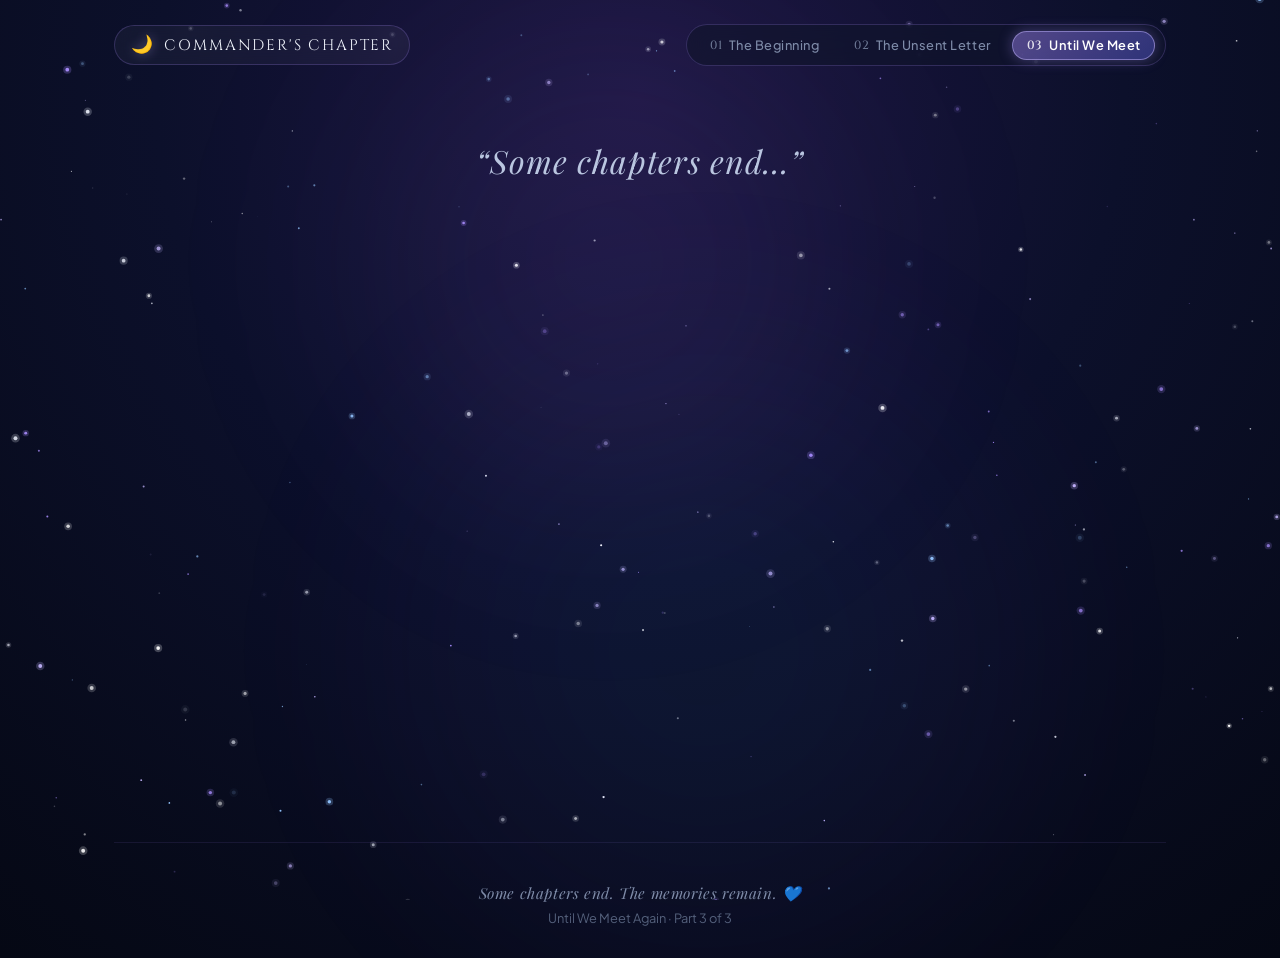
==== goodbye.html @ c4efe39f "Add heartfelt and humorous note behind the photo in surprise modal" ====
<!DOCTYPE html>
<html lang="en">
<head>
  <meta charset="UTF-8">
  <meta name="viewport" content="width=device-width, initial-scale=1.0">
  <meta name="description" content="Until We Meet Again — A cosmic farewell wish for Estelle, my Commander.">
  <title>Until We Meet Again — For Estelle, My Commander 🌌</title>
  <link rel="stylesheet" href="shared.css">
</head>
<body>
  <!-- Background Animated Starfield Canvas (Configured for upward cosmic drift) -->
  <canvas id="starfield" aria-hidden="true"></canvas>

  <!-- Ambient Cosmic Nebula Overlays -->
  <div class="nebula-glow nebula-1" aria-hidden="true"></div>
  <div class="nebula-glow nebula-2" aria-hidden="true"></div>

  <!-- Main Layout Container -->
  <div class="app-container">
    
    <!-- Top Header & Journey Navigation -->
    <header class="site-header">
      <a href="index.html" class="brand-badge" title="Return to The Beginning">
        <span class="brand-icon" aria-hidden="true">🌙</span>
        <span>Commander's Chapter</span>
      </a>

      <nav class="journey-nav" aria-label="Farewell Journey Navigation">
        <a href="index.html" class="journey-step">
          <span class="step-number">01</span>
          <span>The Beginning</span>
        </a>
        <a href="letter.html" class="journey-step">
          <span class="step-number">02</span>
          <span>The Unsent Letter</span>
        </a>
        <a href="goodbye.html" class="journey-step active" aria-current="page">
          <span class="step-number">03</span>
          <span>Until We Meet</span>
        </a>
      </nav>
    </header>

    <!-- Main Goodbye View -->
    <main class="goodbye-view">
      <div class="goodbye-container">
        
        <!-- Sequential Cosmic Narrative Lines -->
        <section class="quote-sequence" aria-label="Cosmic Farewell Reflection">
          <p class="quote-line" id="quote1">
            &ldquo;Some chapters end...&rdquo;
          </p>
          <p class="quote-line" id="quote2">
            &ldquo;Some memories stay...&rdquo;
          </p>
          <p class="quote-line highlight" id="quote3">
            &ldquo;And some people will always have a special place in our story.&rdquo;
          </p>
        </section>

        <!-- Final Heartfelt Card -->
        <article class="final-farewell-card" id="finalFarewellCard" aria-label="Final Farewell Message">
          <p class="farewell-main-text">
            Take care, Commander. Wherever life takes you, I hope it gives you countless reasons to smile. 💙
          </p>
        </article>

        <!-- Interactive Action Buttons -->
        <nav class="goodbye-actions" id="goodbyeActions" aria-label="Farewell Actions">
          <!-- Button 1: Read My Letter Again -->
          <a href="letter.html" class="btn-secondary" id="btnReadAgain">
            <span aria-hidden="true">💌</span>
            <span>Read My Letter Again</span>
          </a>

          <!-- Button 2: Keep This Memory (Download Text Keepsake) -->
          <button type="button" class="btn-primary" id="btnKeepMemory" onclick="downloadFarewellLetter()">
            <span aria-hidden="true">📥</span>
            <span>Keep This Memory</span>
          </button>

          <!-- Button 3: Start From The Beginning -->
          <a href="index.html" class="btn-secondary" id="btnStartBeginning">
            <span aria-hidden="true">🌙</span>
            <span>Start From The Beginning</span>
          </a>

          <!-- Button 4: Surprise, Commander -->
          <button type="button" class="btn-surprise" id="btnSurprise" onclick="openSurpriseModal()">
            <span aria-hidden="true">🎁</span>
            <span>Surprise, Commander</span>
          </button>
        </nav>

      </div>
    </main>

    <!-- Surprise Modal for Commander -->
    <div class="modal-backdrop" id="surpriseModal" role="dialog" aria-modal="true" aria-labelledby="surpriseTitle" style="display: none;">
      <div class="modal-card">
        <button type="button" class="modal-close" onclick="closeSurpriseModal()" aria-label="Close surprise modal">✕</button>
        
        <div class="surprise-header">
          <span class="surprise-tag">✨ A Secret For Commander</span>
          <h2 class="surprise-title" id="surpriseTitle">A Little Surprise For You, Commander 🌙</h2>
        </div>

        <!-- 3 Lines in English as requested -->
        <div class="surprise-narrative">
          <p class="surprise-line line-1">
            &ldquo;Commander, you've never actually seen what I look like, right? 🌙&rdquo;
          </p>
          <p class="surprise-line line-2">
            &ldquo;There's a little button down below... go ahead and take a peek if you're curious.&rdquo;
          </p>
          <p class="surprise-line line-3">
            &ldquo;Fair warning though haha: I'm definitely not some handsome movie star or model—just a very ordinary, average guy. But well... here I am anyway. 🙂&rdquo;
          </p>
        </div>

        <!-- Bottom Button to Reveal Photo -->
        <div class="surprise-action-area">
          <button type="button" class="btn-primary" id="btnRevealPhoto" onclick="toggleSurprisePhoto()">
            <span id="revealBtnIcon" aria-hidden="true">📷</span>
            <span id="revealBtnText">Reveal My Photo</span>
          </button>
          <span class="surprise-hint" id="surpriseHint">Click once to reveal · You can view or hide it anytime</span>
        </div>

        <!-- Photo Reveal Container -->
        <div class="surprise-photo-container" id="surprisePhotoContainer" style="display: none;">
          <div class="surprise-photo-frame" onclick="openLightbox()" title="Click to view in Full HD">
            <img id="commanderSurpriseImg" 
                 src="assets/my-photo.jpg" 
                 onerror="this.onerror=null; this.src='assets/placeholder-avatar.svg';" 
                 alt="Photo for Commander" 
                 loading="lazy" />
            <div class="photo-zoom-hint" aria-hidden="true">
              <span>🔍</span>
              <span>Tap to Zoom HD</span>
            </div>
          </div>
          <p class="surprise-photo-caption" id="surprisePhotoCaption">
            Just an ordinary guy who will remember this chapter with Commander Estelle fondly. 💙
          </p>
          <div class="surprise-photo-tools">
            <span class="view-status-pill">✨ Unlocked · Revisit anytime</span>
            <button type="button" class="btn-subtle" onclick="openLightbox()">
              <span aria-hidden="true">🔍</span>
              <span>Full HD View</span>
            </button>
            <a href="assets/my-photo.jpg" download="Photo-For-Commander.jpg" class="btn-subtle">
              <span aria-hidden="true">📥</span>
              <span>Save Photo</span>
            </a>
          </div>

          <!-- Personal Note & The Story Behind This Photo -->
          <div class="photo-story-note">
            <div class="story-note-header">
              <span aria-hidden="true">💐</span>
              <span>A Little Truth Behind This Picture</span>
            </div>
            <p class="story-note-text">
              Commander, no matter how you look, you will always be beautiful to me. You really don't have to send me your photo—just knowing that my picture is with you is more than enough for me. Whether you keep it safe or not is entirely your choice.
            </p>
            <p class="story-note-text">
              And honestly haha, I forgot to tell you one thing: this is literally the only good photo I have, Commander! 😅 All my other pictures look completely terrible. Even this one was taken right after I finished my internship, during the company's graduation day event. Apart from this, only my childhood photos look decent... so please forgive the lack of better options, Commander! 😔🫡
            </p>
          </div>
        </div>

      </div>
    </div>

    <!-- Fullscreen HD Lightbox Modal -->
    <div class="lightbox-backdrop" id="photoLightbox" role="dialog" aria-modal="true" aria-label="HD Photo Viewer" style="display: none;">
      <div class="lightbox-content">
        <button type="button" class="lightbox-close" onclick="closeLightbox()" aria-label="Close HD photo view">✕</button>
        <img class="lightbox-img" 
             src="assets/my-photo.jpg" 
             alt="Photo for Commander in HD" 
             onerror="this.onerror=null; this.src='assets/placeholder-avatar.svg';" />
        <div class="surprise-photo-tools" style="margin-top: 0.5rem;">
          <a href="assets/my-photo.jpg" download="Photo-For-Commander.jpg" class="btn-primary" style="padding: 0.65rem 1.6rem; font-size: 0.9rem;">
            <span aria-hidden="true">📥</span>
            <span>Save Photo to Device</span>
          </a>
        </div>
      </div>
    </div>

    <!-- Site Footer -->
    <footer class="site-footer">
      <p class="footer-text">Some chapters end. The memories remain. 💙</p>
      <p class="footer-sub">Until We Meet Again · Part 3 of 3</p>
    </footer>

  </div>

  <script src="shared.js"></script>
  <script>
    document.addEventListener('DOMContentLoaded', () => {
      // Initialize starfield with upward drifting stars
      new Starfield('starfield', { mode: 'upward' });

      // Start the sequential message reveal
      initGoodbyeSequence();
    });
  </script>
</body>
</html>
---- shared.css ----
/* ==========================================================================
   ESTELLE "COMMANDER" FAREWELL TRIBUTE - SHARED STYLESHEET
   Cinematic Midnight & Lavender Cosmic Theme
   ========================================================================== */

@import url('https://fonts.googleapis.com/css2?family=Cinzel:wght@400;600;700;800&family=Plus+Jakarta+Sans:ital,wght@0,300;0,400;0,500;0,600;0,700;1,400&family=Playfair+Display:ital,wght@0,400;0,600;1,400;1,600&family=Alex+Brush&display=swap');

:root {
  /* Colors */
  --color-midnight: #080D20;
  --color-deep: #040711;
  --color-purple: #1A1333;
  --color-purple-dark: #120D24;
  --color-purple-light: #2A1F4E;
  
  --color-text-main: #F1F5FD;
  --color-text-sub: #BAC6E0;
  --color-text-muted: #7E8BA8;
  --color-text-dim: #54607B;

  --color-lavender: #C4B5FD;
  --color-lavender-glow: rgba(196, 181, 253, 0.4);
  --color-accent-purple: #A78BFA;
  --color-accent-indigo: #818CF8;
  --color-accent-blue: #60A5FA;
  --color-accent-cyan: #38BDF8;

  --glass-bg: rgba(18, 22, 45, 0.65);
  --glass-bg-subtle: rgba(25, 30, 60, 0.45);
  --glass-bg-elevated: rgba(28, 34, 70, 0.75);
  --glass-border: rgba(167, 139, 250, 0.22);
  --glass-border-hover: rgba(196, 181, 253, 0.5);
  --glass-shadow: 0 16px 40px -10px rgba(4, 7, 17, 0.7);

  /* Fonts */
  --font-display: 'Cinzel', 'Playfair Display', Georgia, serif;
  --font-serif: 'Playfair Display', Georgia, serif;
  --font-body: 'Plus Jakarta Sans', -apple-system, BlinkMacSystemFont, 'Segoe UI', Roboto, sans-serif;
  --font-script: 'Alex Brush', cursive;

  /* Transitions */
  --transition-smooth: all 0.35s cubic-bezier(0.16, 1, 0.3, 1);
  --transition-cinematic: all 0.7s cubic-bezier(0.16, 1, 0.3, 1);
}

/* ==========================================================================
   Base & Resets
   ========================================================================== */

*, *::before, *::after {
  box-sizing: border-box;
  margin: 0;
  padding: 0;
}

html {
  font-size: 16px;
  scroll-behavior: smooth;
  background-color: var(--color-midnight);
  color: var(--color-text-main);
  font-family: var(--font-body);
  -webkit-font-smoothing: antialiased;
  -moz-osx-font-smoothing: grayscale;
}

body {
  min-height: 100vh;
  position: relative;
  overflow-x: hidden;
  background: radial-gradient(circle at 50% 10%, #1e1642 0%, #0c102b 45%, #050814 100%);
  display: flex;
  flex-direction: column;
}

/* Background Starfield Canvas */
#starfield {
  position: fixed;
  top: 0;
  left: 0;
  width: 100%;
  height: 100%;
  pointer-events: none;
  z-index: 0;
}

/* Cosmic Ambient Nebula Overlays */
.nebula-glow {
  position: fixed;
  border-radius: 50%;
  filter: blur(90px);
  pointer-events: none;
  z-index: 1;
  opacity: 0.35;
  transition: opacity 1s ease;
}

.nebula-glow.nebula-1 {
  top: -10%;
  left: 20%;
  width: 55vw;
  height: 55vw;
  background: radial-gradient(circle, rgba(167, 139, 250, 0.28) 0%, rgba(99, 102, 241, 0.08) 55%, transparent 75%);
  animation: floatNebula1 24s ease-in-out infinite alternate;
}

.nebula-glow.nebula-2 {
  bottom: -15%;
  right: 15%;
  width: 60vw;
  height: 60vw;
  background: radial-gradient(circle, rgba(56, 189, 248, 0.18) 0%, rgba(139, 92, 246, 0.12) 50%, transparent 75%);
  animation: floatNebula2 30s ease-in-out infinite alternate;
}

@keyframes floatNebula1 {
  0% { transform: translate(0, 0) scale(1); }
  50% { transform: translate(4vw, 5vh) scale(1.08); }
  100% { transform: translate(-3vw, -4vh) scale(0.96); }
}

@keyframes floatNebula2 {
  0% { transform: translate(0, 0) scale(1); }
  50% { transform: translate(-5vw, -6vh) scale(1.1); }
  100% { transform: translate(3vw, 4vh) scale(0.94); }
}

/* Main Container Layout */
.app-container {
  position: relative;
  z-index: 2;
  width: 100%;
  max-width: 1100px;
  margin: 0 auto;
  padding: 0 1.5rem;
  display: flex;
  flex-direction: column;
  flex: 1;
}

/* ==========================================================================
   Header & Navigation
   ========================================================================== */

.site-header {
  position: relative;
  z-index: 10;
  width: 100%;
  padding: 1.5rem 0 1rem 0;
  display: flex;
  justify-content: space-between;
  align-items: center;
  gap: 1rem;
}

.brand-badge {
  display: inline-flex;
  align-items: center;
  gap: 0.6rem;
  text-decoration: none;
  color: var(--color-text-main);
  font-family: var(--font-display);
  font-size: 0.95rem;
  letter-spacing: 0.12em;
  text-transform: uppercase;
  padding: 0.45rem 1rem;
  background: rgba(255, 255, 255, 0.04);
  border: 1px solid var(--glass-border);
  border-radius: 9999px;
  backdrop-filter: blur(12px);
  transition: var(--transition-smooth);
}

.brand-badge:hover {
  background: rgba(167, 139, 250, 0.12);
  border-color: var(--glass-border-hover);
  box-shadow: 0 0 15px rgba(167, 139, 250, 0.25);
  transform: translateY(-1px);
}

.brand-icon {
  color: var(--color-lavender);
  font-size: 1.1rem;
  filter: drop-shadow(0 0 6px var(--color-lavender-glow));
}

/* Journey Progress Steps */
.journey-nav {
  display: flex;
  align-items: center;
  gap: 0.5rem;
  background: rgba(15, 20, 42, 0.6);
  border: 1px solid var(--glass-border);
  border-radius: 9999px;
  padding: 0.35rem 0.6rem;
  backdrop-filter: blur(14px);
}

.journey-step {
  display: inline-flex;
  align-items: center;
  gap: 0.4rem;
  text-decoration: none;
  font-size: 0.8rem;
  font-weight: 500;
  color: var(--color-text-muted);
  padding: 0.35rem 0.85rem;
  border-radius: 9999px;
  transition: var(--transition-smooth);
  letter-spacing: 0.04em;
  white-space: nowrap;
}

.journey-step:hover {
  color: var(--color-text-main);
  background: rgba(255, 255, 255, 0.05);
}

.journey-step.active {
  color: #FFFFFF;
  background: linear-gradient(135deg, rgba(167, 139, 250, 0.45) 0%, rgba(99, 102, 241, 0.4) 100%);
  border: 1px solid rgba(196, 181, 253, 0.5);
  box-shadow: 0 0 14px rgba(167, 139, 250, 0.35);
  font-weight: 600;
}

.step-number {
  font-family: var(--font-display);
  font-size: 0.75rem;
  opacity: 0.85;
}

/* ==========================================================================
   Typography & Common Elements
   ========================================================================== */

.title-glow {
  text-shadow: 0 0 30px rgba(196, 181, 253, 0.4), 0 0 60px rgba(129, 140, 248, 0.2);
}

.text-gradient {
  background: linear-gradient(135deg, #FFFFFF 20%, #E0E7FF 60%, #C4B5FD 100%);
  -webkit-background-clip: text;
  -webkit-text-fill-color: transparent;
}

.text-gradient-purple {
  background: linear-gradient(135deg, #E0E7FF 0%, #C4B5FD 50%, #818CF8 100%);
  -webkit-background-clip: text;
  -webkit-text-fill-color: transparent;
}

/* Primary Cinematic Buttons */
.btn-primary {
  display: inline-flex;
  align-items: center;
  justify-content: center;
  gap: 0.75rem;
  padding: 0.95rem 2.2rem;
  font-family: var(--font-body);
  font-size: 1rem;
  font-weight: 600;
  letter-spacing: 0.04em;
  text-decoration: none;
  color: #FFFFFF;
  background: linear-gradient(135deg, rgba(139, 92, 246, 0.8) 0%, rgba(79, 70, 229, 0.85) 100%);
  border: 1px solid rgba(196, 181, 253, 0.5);
  border-radius: 9999px;
  box-shadow: 0 0 25px rgba(139, 92, 246, 0.38), 0 8px 24px rgba(5, 8, 20, 0.4);
  cursor: pointer;
  transition: var(--transition-smooth);
  backdrop-filter: blur(10px);
  position: relative;
  overflow: hidden;
}

.btn-primary::before {
  content: '';
  position: absolute;
  top: 0;
  left: -100%;
  width: 100%;
  height: 100%;
  background: linear-gradient(90deg, transparent, rgba(255, 255, 255, 0.25), transparent);
  transition: left 0.75s ease;
}

.btn-primary:hover {
  transform: translateY(-2px) scale(1.02);
  background: linear-gradient(135deg, rgba(147, 102, 248, 0.9) 0%, rgba(99, 102, 241, 0.95) 100%);
  border-color: rgba(224, 214, 255, 0.8);
  box-shadow: 0 0 35px rgba(167, 139, 250, 0.55), 0 12px 30px rgba(5, 8, 20, 0.5);
}

.btn-primary:hover::before {
  left: 100%;
}

.btn-primary:active {
  transform: translateY(0) scale(0.99);
}

.btn-secondary {
  display: inline-flex;
  align-items: center;
  justify-content: center;
  gap: 0.6rem;
  padding: 0.85rem 1.8rem;
  font-family: var(--font-body);
  font-size: 0.95rem;
  font-weight: 500;
  letter-spacing: 0.03em;
  text-decoration: none;
  color: var(--color-text-main);
  background: rgba(255, 255, 255, 0.05);
  border: 1px solid var(--glass-border);
  border-radius: 9999px;
  cursor: pointer;
  transition: var(--transition-smooth);
  backdrop-filter: blur(12px);
}

.btn-secondary:hover {
  background: rgba(167, 139, 250, 0.15);
  border-color: var(--glass-border-hover);
  color: #FFFFFF;
  box-shadow: 0 0 20px rgba(167, 139, 250, 0.25);
  transform: translateY(-2px);
}

.btn-secondary:active {
  transform: translateY(0);
}

.btn-subtle {
  display: inline-flex;
  align-items: center;
  gap: 0.4rem;
  font-size: 0.875rem;
  color: var(--color-text-muted);
  text-decoration: none;
  padding: 0.4rem 0.8rem;
  border-radius: 6px;
  transition: var(--transition-smooth);
}

.btn-subtle:hover {
  color: var(--color-lavender);
  background: rgba(255, 255, 255, 0.04);
}

/* Accessible focus outlines */
a:focus-visible, button:focus-visible {
  outline: 2px solid var(--color-lavender);
  outline-offset: 3px;
}

/* ==========================================================================
   PAGE 1: index.html (The Beginning)
   ========================================================================== */

.hero-view {
  display: flex;
  flex-direction: column;
  align-items: center;
  justify-content: center;
  text-align: center;
  min-height: calc(100vh - 140px);
  padding: 2.5rem 1rem 3.5rem 1rem;
  position: relative;
}

/* Realistic & Glowing CSS Crescent Moon */
.moon-wrapper {
  position: relative;
  width: 140px;
  height: 140px;
  margin-bottom: 2.2rem;
  display: flex;
  align-items: center;
  justify-content: center;
  animation: moonFloat 8s ease-in-out infinite alternate;
}

.crescent-moon {
  width: 110px;
  height: 110px;
  border-radius: 50%;
  box-shadow: 18px 12px 0 0 #F1F4FF, 
              18px 12px 30px 4px rgba(224, 231, 255, 0.6),
              18px 12px 60px 10px rgba(167, 139, 250, 0.4);
  transform: rotate(-18deg);
  position: relative;
}

/* Subtle moon halo ring */
.moon-halo {
  position: absolute;
  top: 50%;
  left: 50%;
  width: 170px;
  height: 170px;
  transform: translate(-50%, -50%);
  border-radius: 50%;
  background: radial-gradient(circle, rgba(196, 181, 253, 0.22) 0%, rgba(129, 140, 248, 0.08) 50%, transparent 75%);
  filter: blur(8px);
  pointer-events: none;
}

@keyframes moonFloat {
  0% { transform: translateY(0px) rotate(0deg); }
  50% { transform: translateY(-10px) rotate(2deg); }
  100% { transform: translateY(4px) rotate(-1deg); }
}

.hero-tag {
  display: inline-flex;
  align-items: center;
  gap: 0.5rem;
  font-family: var(--font-body);
  font-size: 0.95rem;
  font-weight: 500;
  letter-spacing: 0.14em;
  text-transform: uppercase;
  color: var(--color-lavender);
  background: rgba(167, 139, 250, 0.1);
  border: 1px solid rgba(196, 181, 253, 0.25);
  padding: 0.45rem 1.25rem;
  border-radius: 9999px;
  margin-bottom: 1.5rem;
  backdrop-filter: blur(8px);
  box-shadow: 0 0 15px rgba(167, 139, 250, 0.15);
}

.hero-title {
  font-family: var(--font-display);
  font-size: clamp(2.5rem, 6.5vw, 4.6rem);
  font-weight: 800;
  letter-spacing: 0.12em;
  line-height: 1.15;
  margin-bottom: 0.8rem;
  text-transform: uppercase;
}

.hero-subtitle {
  font-family: var(--font-serif);
  font-size: clamp(1.2rem, 3vw, 1.85rem);
  font-style: italic;
  font-weight: 400;
  color: var(--color-lavender);
  margin-bottom: 1.8rem;
  letter-spacing: 0.04em;
}

.hero-intro {
  font-family: var(--font-body);
  font-size: clamp(1.05rem, 2.2vw, 1.35rem);
  color: var(--color-text-sub);
  max-width: 580px;
  line-height: 1.7;
  font-weight: 300;
  margin-bottom: 2.8rem;
}

.hero-actions {
  display: flex;
  flex-direction: column;
  align-items: center;
  gap: 1.2rem;
}

.hero-hint {
  font-size: 0.85rem;
  color: var(--color-text-muted);
  letter-spacing: 0.05em;
}

/* ==========================================================================
   PAGE 2: letter.html (The Unsent Letter)
   ========================================================================== */

.letter-view {
  padding: 2rem 0 4rem 0;
  display: flex;
  flex-direction: column;
  align-items: center;
}

.letter-header-block {
  text-align: center;
  margin-bottom: 2.5rem;
  max-width: 700px;
}

.page-title {
  font-family: var(--font-display);
  font-size: clamp(1.8rem, 4.5vw, 2.8rem);
  font-weight: 700;
  letter-spacing: 0.06em;
  margin-bottom: 0.75rem;
}

.page-desc {
  font-size: 1.05rem;
  color: var(--color-text-sub);
  line-height: 1.6;
}

/* Glowing Interactive Envelope */
.envelope-stage {
  width: 100%;
  max-width: 780px;
  position: relative;
  margin-bottom: 3.5rem;
}

.envelope-card {
  position: relative;
  background: var(--glass-bg);
  border: 1px solid var(--glass-border);
  border-radius: 24px;
  backdrop-filter: blur(20px);
  -webkit-backdrop-filter: blur(20px);
  box-shadow: 0 20px 50px -10px rgba(4, 7, 17, 0.85),
              0 0 35px -5px rgba(167, 139, 250, 0.2);
  overflow: hidden;
  transition: border-color 0.4s ease, box-shadow 0.4s ease;
}

.envelope-card:hover {
  border-color: rgba(196, 181, 253, 0.35);
  box-shadow: 0 25px 60px -10px rgba(4, 7, 17, 0.9),
              0 0 45px 0px rgba(167, 139, 250, 0.25);
}

.letter-toolbar {
  display: flex;
  justify-content: space-between;
  align-items: center;
  padding: 1rem 1.8rem;
  background: rgba(10, 14, 32, 0.4);
  border-bottom: 1px solid rgba(167, 139, 250, 0.15);
}

.letter-status {
  display: inline-flex;
  align-items: center;
  gap: 0.5rem;
  font-size: 0.82rem;
  font-weight: 500;
  color: var(--color-text-sub);
  letter-spacing: 0.04em;
}

.status-dot {
  width: 8px;
  height: 8px;
  border-radius: 50%;
  background-color: var(--color-accent-purple);
  box-shadow: 0 0 8px var(--color-accent-purple);
  animation: pulseDot 2s infinite ease-in-out;
}

@keyframes pulseDot {
  0%, 100% { opacity: 0.5; transform: scale(0.9); }
  50% { opacity: 1; transform: scale(1.15); }
}

.btn-read-all {
  font-size: 0.82rem;
  font-weight: 600;
  color: var(--color-lavender);
  background: rgba(167, 139, 250, 0.12);
  border: 1px solid rgba(196, 181, 253, 0.3);
  padding: 0.4rem 0.95rem;
  border-radius: 9999px;
  cursor: pointer;
  transition: var(--transition-smooth);
  display: inline-flex;
  align-items: center;
  gap: 0.4rem;
}

.btn-read-all:hover {
  background: rgba(167, 139, 250, 0.25);
  border-color: rgba(196, 181, 253, 0.6);
  color: #FFFFFF;
  box-shadow: 0 0 12px rgba(167, 139, 250, 0.3);
}

/* Letter Paper Body */
.letter-paper {
  padding: 2.8rem 3rem;
  position: relative;
  background: radial-gradient(circle at 50% 0%, rgba(35, 28, 68, 0.4) 0%, transparent 70%);
}

.letter-salutation {
  font-family: var(--font-serif);
  font-size: clamp(1.4rem, 3vw, 1.85rem);
  font-weight: 600;
  color: var(--color-lavender);
  margin-bottom: 1.8rem;
  letter-spacing: 0.02em;
}

.letter-content {
  font-family: var(--font-body);
  font-size: clamp(1.02rem, 1.8vw, 1.15rem);
  line-height: 1.85;
  color: var(--color-text-main);
  font-weight: 350;
  min-height: 380px;
}

.letter-content p {
  margin-bottom: 1.4rem;
}

.letter-content p:last-child {
  margin-bottom: 0;
}

/* Blinking Cursor for Typewriter */
.typewriter-cursor {
  display: inline-block;
  width: 2px;
  height: 1.2em;
  background-color: var(--color-lavender);
  vertical-align: text-bottom;
  margin-left: 2px;
  animation: blinkCursor 0.9s infinite;
}

@keyframes blinkCursor {
  0%, 100% { opacity: 0; }
  50% { opacity: 1; }
}

.letter-signature {
  margin-top: 2.5rem;
  padding-top: 1.5rem;
  border-top: 1px dashed rgba(167, 139, 250, 0.2);
  font-family: var(--font-serif);
  font-style: italic;
  font-size: 1.25rem;
  color: var(--color-lavender);
  display: flex;
  align-items: center;
  gap: 0.5rem;
}

/* Memory Cards Section */
.memories-section {
  width: 100%;
  max-width: 900px;
  margin-bottom: 3.5rem;
}

.memories-title-wrapper {
  text-align: center;
  margin-bottom: 2rem;
}

.memories-title {
  font-family: var(--font-display);
  font-size: 1.6rem;
  letter-spacing: 0.08em;
  color: var(--color-text-main);
  margin-bottom: 0.5rem;
}

.memories-subtitle {
  font-size: 0.92rem;
  color: var(--color-text-muted);
}

.memory-cards-grid {
  display: grid;
  grid-template-columns: repeat(3, 1fr);
  gap: 1.5rem;
}

.memory-card {
  background: var(--glass-bg-subtle);
  border: 1px solid var(--glass-border);
  border-radius: 18px;
  padding: 1.8rem 1.5rem;
  backdrop-filter: blur(14px);
  -webkit-backdrop-filter: blur(14px);
  display: flex;
  flex-direction: column;
  gap: 1rem;
  transition: var(--transition-smooth);
  position: relative;
  overflow: hidden;
}

.memory-card::before {
  content: '';
  position: absolute;
  top: 0;
  left: 0;
  right: 0;
  height: 2px;
  background: linear-gradient(90deg, transparent, var(--color-accent-purple), transparent);
  opacity: 0;
  transition: opacity 0.3s ease;
}

.memory-card:hover {
  transform: translateY(-5px);
  background: var(--glass-bg-elevated);
  border-color: var(--glass-border-hover);
  box-shadow: 0 16px 35px -5px rgba(4, 7, 17, 0.7),
              0 0 25px -5px rgba(167, 139, 250, 0.25);
}

.memory-card:hover::before {
  opacity: 1;
}

.memory-card-icon {
  font-size: 1.7rem;
  color: var(--color-lavender);
  display: inline-flex;
  align-items: center;
  justify-content: center;
  width: 48px;
  height: 48px;
  border-radius: 12px;
  background: rgba(167, 139, 250, 0.12);
  border: 1px solid rgba(196, 181, 253, 0.2);
}

.memory-card-header h3 {
  font-family: var(--font-display);
  font-size: 1.15rem;
  font-weight: 600;
  color: var(--color-text-main);
  letter-spacing: 0.04em;
  margin-bottom: 0.35rem;
}

.memory-card-tag {
  font-size: 0.75rem;
  letter-spacing: 0.08em;
  text-transform: uppercase;
  color: var(--color-lavender);
  font-weight: 600;
}

.memory-card-text {
  font-size: 0.92rem;
  line-height: 1.65;
  color: var(--color-text-sub);
  font-weight: 350;
  flex: 1;
}

/* Page 2 Bottom Navigation */
.letter-navigation-footer {
  display: flex;
  flex-direction: column;
  align-items: center;
  gap: 1.2rem;
  margin-top: 1rem;
}

/* ==========================================================================
   PAGE 3: goodbye.html (Until We Meet Again)
   ========================================================================== */

.goodbye-view {
  min-height: calc(100vh - 140px);
  display: flex;
  flex-direction: column;
  align-items: center;
  justify-content: center;
  text-align: center;
  padding: 3rem 1.5rem;
  position: relative;
}

.goodbye-container {
  max-width: 780px;
  width: 100%;
  display: flex;
  flex-direction: column;
  align-items: center;
}

/* Cosmic Sequence Message Cards */
.quote-sequence {
  display: flex;
  flex-direction: column;
  gap: 1.8rem;
  margin-bottom: 3.2rem;
  width: 100%;
}

.quote-line {
  font-family: var(--font-serif);
  font-size: clamp(1.35rem, 3.2vw, 2rem);
  font-style: italic;
  font-weight: 400;
  color: var(--color-text-sub);
  line-height: 1.5;
  letter-spacing: 0.03em;
  opacity: 0;
  transform: translateY(20px);
  transition: opacity 1s cubic-bezier(0.16, 1, 0.3, 1), transform 1s cubic-bezier(0.16, 1, 0.3, 1);
}

.quote-line.visible {
  opacity: 1;
  transform: translateY(0);
}

.quote-line.highlight {
  color: #FFFFFF;
  text-shadow: 0 0 25px rgba(196, 181, 253, 0.45);
}

/* Final Message Card */
.final-farewell-card {
  background: var(--glass-bg);
  border: 1px solid var(--glass-border);
  border-radius: 24px;
  padding: 2.8rem 2.5rem;
  backdrop-filter: blur(20px);
  -webkit-backdrop-filter: blur(20px);
  box-shadow: 0 20px 50px -10px rgba(4, 7, 17, 0.85),
              0 0 40px -5px rgba(167, 139, 250, 0.25);
  margin-bottom: 3rem;
  opacity: 0;
  transform: translateY(25px) scale(0.98);
  transition: opacity 1.2s cubic-bezier(0.16, 1, 0.3, 1), transform 1.2s cubic-bezier(0.16, 1, 0.3, 1);
}

.final-farewell-card.visible {
  opacity: 1;
  transform: translateY(0) scale(1);
}

.farewell-main-text {
  font-family: var(--font-body);
  font-size: clamp(1.15rem, 2.5vw, 1.45rem);
  line-height: 1.8;
  color: #FFFFFF;
  font-weight: 400;
}

/* Action Buttons Grid */
.goodbye-actions {
  display: flex;
  flex-wrap: wrap;
  align-items: center;
  justify-content: center;
  gap: 1.2rem;
  opacity: 0;
  transform: translateY(15px);
  transition: opacity 1s ease 0.3s, transform 1s ease 0.3s;
}

.goodbye-actions.visible {
  opacity: 1;
  transform: translateY(0);
}

/* ==========================================================================
   Footer
   ========================================================================== */

.site-footer {
  position: relative;
  z-index: 10;
  width: 100%;
  padding: 2.5rem 1rem 2rem 1rem;
  text-align: center;
  border-top: 1px solid rgba(167, 139, 250, 0.1);
  margin-top: auto;
}

.footer-text {
  font-family: var(--font-serif);
  font-style: italic;
  font-size: 0.95rem;
  color: var(--color-text-muted);
  letter-spacing: 0.04em;
}

.footer-sub {
  font-size: 0.8rem;
  color: var(--color-text-dim);
  margin-top: 0.4rem;
}

/* ==========================================================================
   Toast Notification
   ========================================================================== */

.toast-container {
  position: fixed;
  bottom: 2rem;
  left: 50%;
  transform: translateX(-50%) translateY(100px);
  background: rgba(18, 22, 45, 0.92);
  border: 1px solid rgba(196, 181, 253, 0.4);
  border-radius: 9999px;
  padding: 0.8rem 1.6rem;
  display: flex;
  align-items: center;
  gap: 0.7rem;
  color: #FFFFFF;
  font-size: 0.92rem;
  font-weight: 500;
  backdrop-filter: blur(16px);
  box-shadow: 0 10px 30px rgba(0, 0, 0, 0.6), 0 0 20px rgba(167, 139, 250, 0.3);
  z-index: 999;
  opacity: 0;
  transition: all 0.4s cubic-bezier(0.16, 1, 0.3, 1);
  pointer-events: none;
}

.toast-container.show {
  transform: translateX(-50%) translateY(0);
  opacity: 1;
}

/* ==========================================================================
   Responsive Breakpoints
   ========================================================================== */

@media (max-width: 900px) {
  .memory-cards-grid {
    grid-template-columns: 1fr;
    max-width: 550px;
    margin: 0 auto;
  }
}

@media (max-width: 640px) {
  .site-header {
    flex-direction: column;
    align-items: center;
    gap: 0.8rem;
    padding: 1rem 0;
  }

  .journey-nav {
    width: 100%;
    justify-content: center;
    overflow-x: auto;
    padding: 0.3rem 0.4rem;
  }

  .journey-step {
    padding: 0.3rem 0.65rem;
    font-size: 0.74rem;
  }

  .letter-paper {
    padding: 1.8rem 1.4rem;
  }

  .letter-toolbar {
    padding: 0.8rem 1.2rem;
  }

  .final-farewell-card {
    padding: 2rem 1.4rem;
  }

  .goodbye-actions {
    flex-direction: column;
    width: 100%;
  }

  .btn-primary, .btn-secondary {
    width: 100%;
    max-width: 340px;
  }
}

/* ==========================================================================
   Reduced Motion Accessibility (prefers-reduced-motion)
   ========================================================================== */

@media (prefers-reduced-motion: reduce) {
  *, *::before, *::after {
    animation-duration: 0.01ms !important;
    animation-iteration-count: 1 !important;
    transition-duration: 0.01ms !important;
  }

  .moon-wrapper {
    animation: none !important;
  }

  .nebula-glow {
    animation: none !important;
  }

  .quote-line, .final-farewell-card, .goodbye-actions {
    opacity: 1 !important;
    transform: none !important;
    transition: none !important;
  }

  .typewriter-cursor {
    display: none !important;
  }
}

/* ==========================================================================
   Surprise Feature (goodbye.html)
   ========================================================================== */

.btn-surprise {
  display: inline-flex;
  align-items: center;
  justify-content: center;
  gap: 0.75rem;
  padding: 0.95rem 2.2rem;
  font-family: var(--font-body);
  font-size: 1rem;
  font-weight: 600;
  letter-spacing: 0.04em;
  text-decoration: none;
  color: #FFFFFF;
  background: linear-gradient(135deg, rgba(236, 72, 153, 0.75) 0%, rgba(139, 92, 246, 0.85) 50%, rgba(99, 102, 241, 0.9) 100%);
  border: 1px solid rgba(244, 114, 182, 0.5);
  border-radius: 9999px;
  box-shadow: 0 0 25px rgba(236, 72, 153, 0.35), 0 8px 24px rgba(5, 8, 20, 0.4);
  cursor: pointer;
  transition: var(--transition-smooth);
  backdrop-filter: blur(10px);
  position: relative;
  overflow: hidden;
}

.btn-surprise:hover {
  transform: translateY(-2px) scale(1.03);
  background: linear-gradient(135deg, rgba(244, 114, 182, 0.9) 0%, rgba(167, 139, 250, 0.95) 50%, rgba(99, 102, 241, 1) 100%);
  border-color: rgba(251, 207, 232, 0.8);
  box-shadow: 0 0 35px rgba(236, 72, 153, 0.55), 0 12px 30px rgba(5, 8, 20, 0.5);
}

.btn-surprise:active {
  transform: translateY(0) scale(0.99);
}

/* Modal Overlay */
.modal-backdrop {
  position: fixed;
  inset: 0;
  background: rgba(4, 7, 17, 0.88);
  backdrop-filter: blur(16px);
  -webkit-backdrop-filter: blur(16px);
  z-index: 1000;
  display: flex;
  align-items: center;
  justify-content: center;
  padding: 1.5rem;
  opacity: 0;
  pointer-events: none;
  transition: opacity 0.35s cubic-bezier(0.16, 1, 0.3, 1);
}

.modal-backdrop.open {
  opacity: 1;
  pointer-events: auto;
}

.modal-card {
  position: relative;
  width: 100%;
  max-width: 620px;
  max-height: 90vh;
  overflow-y: auto;
  background: linear-gradient(160deg, rgba(25, 20, 52, 0.96) 0%, rgba(12, 15, 36, 0.98) 100%);
  border: 1px solid var(--glass-border-hover);
  border-radius: 28px;
  padding: 2.4rem 2.2rem;
  box-shadow: 0 25px 60px rgba(0, 0, 0, 0.85),
              0 0 50px rgba(167, 139, 250, 0.3);
  transform: scale(0.92) translateY(20px);
  transition: transform 0.4s cubic-bezier(0.16, 1, 0.3, 1);
  text-align: center;
}

.modal-backdrop.open .modal-card {
  transform: scale(1) translateY(0);
}

.modal-close {
  position: absolute;
  top: 1.2rem;
  right: 1.2rem;
  width: 38px;
  height: 38px;
  border-radius: 50%;
  background: rgba(255, 255, 255, 0.08);
  border: 1px solid var(--glass-border);
  color: var(--color-text-sub);
  font-size: 1.1rem;
  display: flex;
  align-items: center;
  justify-content: center;
  cursor: pointer;
  transition: var(--transition-smooth);
}

.modal-close:hover {
  background: rgba(236, 72, 153, 0.2);
  border-color: rgba(244, 114, 182, 0.5);
  color: #FFFFFF;
  transform: rotate(90deg);
}

.surprise-header {
  margin-bottom: 1.8rem;
}

.surprise-tag {
  display: inline-flex;
  align-items: center;
  gap: 0.4rem;
  font-size: 0.8rem;
  font-weight: 600;
  text-transform: uppercase;
  letter-spacing: 0.12em;
  color: var(--color-lavender);
  background: rgba(167, 139, 250, 0.12);
  border: 1px solid rgba(196, 181, 253, 0.25);
  padding: 0.35rem 0.95rem;
  border-radius: 9999px;
  margin-bottom: 0.8rem;
}

.surprise-title {
  font-family: var(--font-display);
  font-size: clamp(1.4rem, 3.5vw, 1.95rem);
  color: #FFFFFF;
  letter-spacing: 0.04em;
}

/* 3-Line Narrative Box */
.surprise-narrative {
  background: rgba(10, 14, 32, 0.55);
  border: 1px solid rgba(167, 139, 250, 0.2);
  border-radius: 18px;
  padding: 1.6rem 1.4rem;
  margin-bottom: 1.8rem;
  display: flex;
  flex-direction: column;
  gap: 1.1rem;
  text-align: left;
}

.surprise-line {
  font-size: clamp(0.96rem, 2vw, 1.08rem);
  line-height: 1.7;
}

.surprise-line.line-1 {
  font-family: var(--font-serif);
  font-style: italic;
  color: var(--color-lavender);
  font-size: clamp(1.05rem, 2.2vw, 1.2rem);
}

.surprise-line.line-2 {
  color: #E2E8F8;
  font-weight: 400;
}

.surprise-line.line-3 {
  color: var(--color-text-sub);
  font-weight: 350;
  border-top: 1px dashed rgba(167, 139, 250, 0.18);
  padding-top: 0.85rem;
}

.surprise-action-area {
  display: flex;
  flex-direction: column;
  align-items: center;
  gap: 0.65rem;
  margin-bottom: 1.5rem;
}

.surprise-hint {
  font-size: 0.82rem;
  color: var(--color-text-muted);
}

/* Photo Display Area */
.surprise-photo-container {
  display: flex;
  flex-direction: column;
  align-items: center;
  gap: 1rem;
  padding-top: 1rem;
  border-top: 1px solid rgba(167, 139, 250, 0.2);
  animation: photoRevealFade 0.7s cubic-bezier(0.16, 1, 0.3, 1) forwards;
}

@keyframes photoRevealFade {
  0% { opacity: 0; transform: translateY(20px) scale(0.96); }
  100% { opacity: 1; transform: translateY(0) scale(1); }
}

.surprise-photo-frame {
  max-width: 380px;
  width: 100%;
  aspect-ratio: 3 / 4;
  border-radius: 20px;
  overflow: hidden;
  border: 2px solid rgba(196, 181, 253, 0.45);
  box-shadow: 0 16px 45px rgba(0, 0, 0, 0.75),
              0 0 35px rgba(167, 139, 250, 0.35);
  background: #080D20;
  position: relative;
  cursor: zoom-in;
}

.surprise-photo-frame img {
  width: 100%;
  height: 100%;
  object-fit: cover;
  object-position: center center;
  display: block;
  transition: transform 0.4s ease;
  image-rendering: auto;
}

.surprise-photo-frame:hover img {
  transform: scale(1.025);
}

.photo-zoom-hint {
  position: absolute;
  bottom: 12px;
  right: 12px;
  background: rgba(8, 13, 32, 0.78);
  backdrop-filter: blur(8px);
  border: 1px solid rgba(196, 181, 253, 0.3);
  color: #FFFFFF;
  font-size: 0.72rem;
  padding: 0.3rem 0.65rem;
  border-radius: 9999px;
  pointer-events: none;
  display: flex;
  align-items: center;
  gap: 0.35rem;
  letter-spacing: 0.03em;
}

.surprise-photo-caption {
  font-family: var(--font-serif);
  font-style: italic;
  font-size: 0.95rem;
  color: var(--color-lavender);
  max-width: 440px;
  line-height: 1.5;
}

.surprise-photo-tools {
  display: flex;
  align-items: center;
  justify-content: center;
  gap: 0.8rem;
  flex-wrap: wrap;
}

.view-status-pill {
  font-size: 0.78rem;
  font-weight: 600;
  color: #34D399;
  background: rgba(16, 185, 129, 0.12);
  border: 1px solid rgba(16, 185, 129, 0.3);
  padding: 0.3rem 0.85rem;
  border-radius: 9999px;
}

/* Fullscreen HD Lightbox */
.lightbox-backdrop {
  position: fixed;
  inset: 0;
  background: rgba(3, 5, 14, 0.94);
  backdrop-filter: blur(20px);
  -webkit-backdrop-filter: blur(20px);
  z-index: 2000;
  display: flex;
  align-items: center;
  justify-content: center;
  padding: 1.5rem;
  opacity: 0;
  pointer-events: none;
  transition: opacity 0.3s ease;
}

.lightbox-backdrop.open {
  opacity: 1;
  pointer-events: auto;
}

.lightbox-content {
  position: relative;
  max-width: 90vw;
  max-height: 92vh;
  display: flex;
  flex-direction: column;
  align-items: center;
  gap: 1rem;
}

.lightbox-img {
  max-width: 100%;
  max-height: 82vh;
  border-radius: 16px;
  box-shadow: 0 20px 60px rgba(0, 0, 0, 0.9), 0 0 45px rgba(167, 139, 250, 0.4);
  border: 1px solid rgba(196, 181, 253, 0.4);
  object-fit: contain;
}

.lightbox-close {
  position: absolute;
  top: -45px;
  right: 0;
  background: rgba(255, 255, 255, 0.12);
  border: 1px solid var(--glass-border);
  color: #FFFFFF;
  font-size: 1.2rem;
  width: 36px;
  height: 36px;
  border-radius: 50%;
  display: flex;
  align-items: center;
  justify-content: center;
  cursor: pointer;
  transition: var(--transition-smooth);
}

.lightbox-close:hover {
  background: rgba(236, 72, 153, 0.3);
  border-color: rgba(244, 114, 182, 0.6);
  transform: rotate(90deg);
}

/* Photo Story Note */
.photo-story-note {
  width: 100%;
  max-width: 480px;
  background: rgba(12, 16, 38, 0.7);
  border: 1px solid rgba(167, 139, 250, 0.25);
  border-radius: 18px;
  padding: 1.4rem 1.3rem;
  margin-top: 0.6rem;
  text-align: left;
  display: flex;
  flex-direction: column;
  gap: 0.85rem;
  box-shadow: inset 0 0 20px rgba(0, 0, 0, 0.25);
}

.story-note-header {
  display: flex;
  align-items: center;
  gap: 0.5rem;
  font-family: var(--font-display);
  font-size: 0.88rem;
  font-weight: 600;
  letter-spacing: 0.05em;
  color: var(--color-lavender);
  text-transform: uppercase;
  border-bottom: 1px solid rgba(167, 139, 250, 0.15);
  padding-bottom: 0.5rem;
}

.story-note-text {
  font-size: 0.9rem;
  line-height: 1.68;
  color: #DDE5F8;
  font-weight: 350;
}
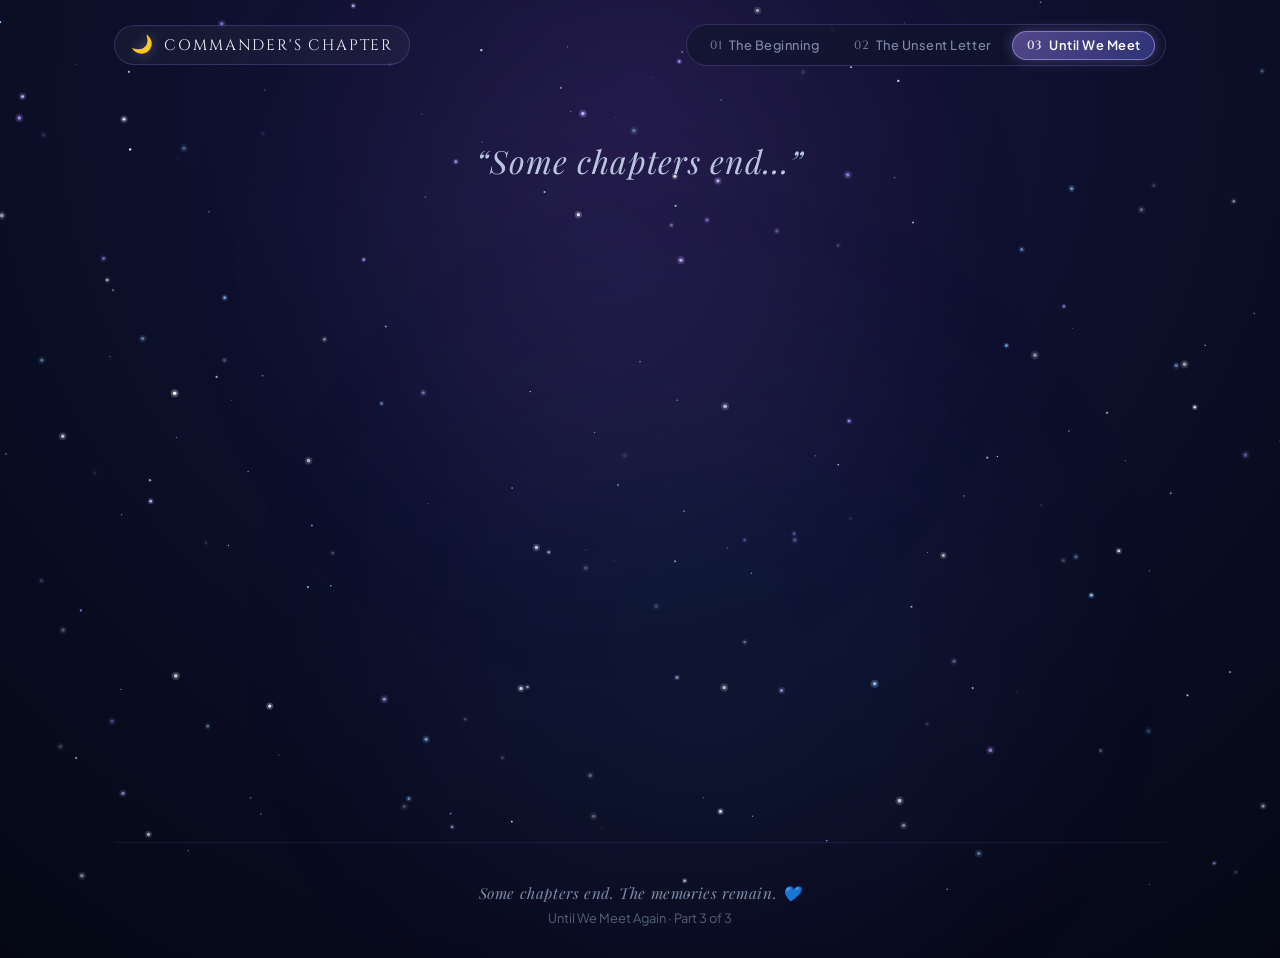
==== commit be0878e6: "Update heartfelt and humorous note under Commander's surprise photo" ====
--- a/goodbye.html
+++ b/goodbye.html
@@ -140,9 +140,15 @@
               <span>Tap to Zoom HD</span>
             </div>
           </div>
-          <p class="surprise-photo-caption" id="surprisePhotoCaption">
-            Just an ordinary guy who will remember this chapter with Commander Estelle fondly. 💙
-          </p>
+          <!-- Personal Note for Commander Under Photo -->
+          <div class="surprise-photo-note" id="surprisePhotoCaption">
+            <p class="photo-note-p">
+              &ldquo;No matter how you look, you will always be beautiful to me, Commander. That's why you never need to send me your photo—just having my picture with you is more than enough. Whether you choose to keep it safe or not is entirely up to you. 💙&rdquo;
+            </p>
+            <p class="photo-note-p photo-note-sub">
+              &ldquo;Also, I completely forgot to tell you one funny thing, Commander… this is honestly the single only decent photo I had of myself! 😅 All my other pictures look terrible haha. Even this one was taken back when I finished my internship, on the graduation day celebration held at that company. Aside from this, the only good photos I have are from when I was a little kid—I really don't have any other nice photos, Commander, sorry! 😔🫡&rdquo;
+            </p>
+          </div>
           <div class="surprise-photo-tools">
             <span class="view-status-pill">✨ Unlocked · Revisit anytime</span>
             <button type="button" class="btn-subtle" onclick="openLightbox()">
@@ -153,20 +159,6 @@
               <span aria-hidden="true">📥</span>
               <span>Save Photo</span>
             </a>
-          </div>
-
-          <!-- Personal Note & The Story Behind This Photo -->
-          <div class="photo-story-note">
-            <div class="story-note-header">
-              <span aria-hidden="true">💐</span>
-              <span>A Little Truth Behind This Picture</span>
-            </div>
-            <p class="story-note-text">
-              Commander, no matter how you look, you will always be beautiful to me. You really don't have to send me your photo—just knowing that my picture is with you is more than enough for me. Whether you keep it safe or not is entirely your choice.
-            </p>
-            <p class="story-note-text">
-              And honestly haha, I forgot to tell you one thing: this is literally the only good photo I have, Commander! 😅 All my other pictures look completely terrible. Even this one was taken right after I finished my internship, during the company's graduation day event. Apart from this, only my childhood photos look decent... so please forgive the lack of better options, Commander! 😔🫡
-            </p>
           </div>
         </div>
 
--- a/shared.css
+++ b/shared.css
@@ -1257,13 +1257,36 @@
   letter-spacing: 0.03em;
 }
 
-.surprise-photo-caption {
-  font-family: var(--font-serif);
-  font-style: italic;
-  font-size: 0.95rem;
-  color: var(--color-lavender);
-  max-width: 440px;
-  line-height: 1.5;
+.surprise-photo-note {
+  max-width: 500px;
+  width: 100%;
+  background: rgba(10, 14, 32, 0.55);
+  border: 1px solid rgba(167, 139, 250, 0.22);
+  border-radius: 18px;
+  padding: 1.3rem 1.4rem;
+  margin: 0.4rem 0;
+  display: flex;
+  flex-direction: column;
+  gap: 0.9rem;
+  text-align: left;
+  box-shadow: 0 10px 25px -5px rgba(0, 0, 0, 0.5);
+}
+
+.photo-note-p {
+  font-family: var(--font-body);
+  font-size: clamp(0.92rem, 1.8vw, 0.98rem);
+  line-height: 1.7;
+  color: #F1F5FD;
+  font-weight: 400;
+}
+
+.photo-note-p.photo-note-sub {
+  color: var(--color-text-sub);
+  font-size: clamp(0.86rem, 1.6vw, 0.92rem);
+  line-height: 1.65;
+  border-top: 1px dashed rgba(167, 139, 250, 0.2);
+  padding-top: 0.85rem;
+  font-weight: 350;
 }
 
 .surprise-photo-tools {
@@ -1349,42 +1372,4 @@
   transform: rotate(90deg);
 }
 
-/* Photo Story Note */
-.photo-story-note {
-  width: 100%;
-  max-width: 480px;
-  background: rgba(12, 16, 38, 0.7);
-  border: 1px solid rgba(167, 139, 250, 0.25);
-  border-radius: 18px;
-  padding: 1.4rem 1.3rem;
-  margin-top: 0.6rem;
-  text-align: left;
-  display: flex;
-  flex-direction: column;
-  gap: 0.85rem;
-  box-shadow: inset 0 0 20px rgba(0, 0, 0, 0.25);
-}
-
-.story-note-header {
-  display: flex;
-  align-items: center;
-  gap: 0.5rem;
-  font-family: var(--font-display);
-  font-size: 0.88rem;
-  font-weight: 600;
-  letter-spacing: 0.05em;
-  color: var(--color-lavender);
-  text-transform: uppercase;
-  border-bottom: 1px solid rgba(167, 139, 250, 0.15);
-  padding-bottom: 0.5rem;
-}
-
-.story-note-text {
-  font-size: 0.9rem;
-  line-height: 1.68;
-  color: #DDE5F8;
-  font-weight: 350;
-}
-
-
-
+
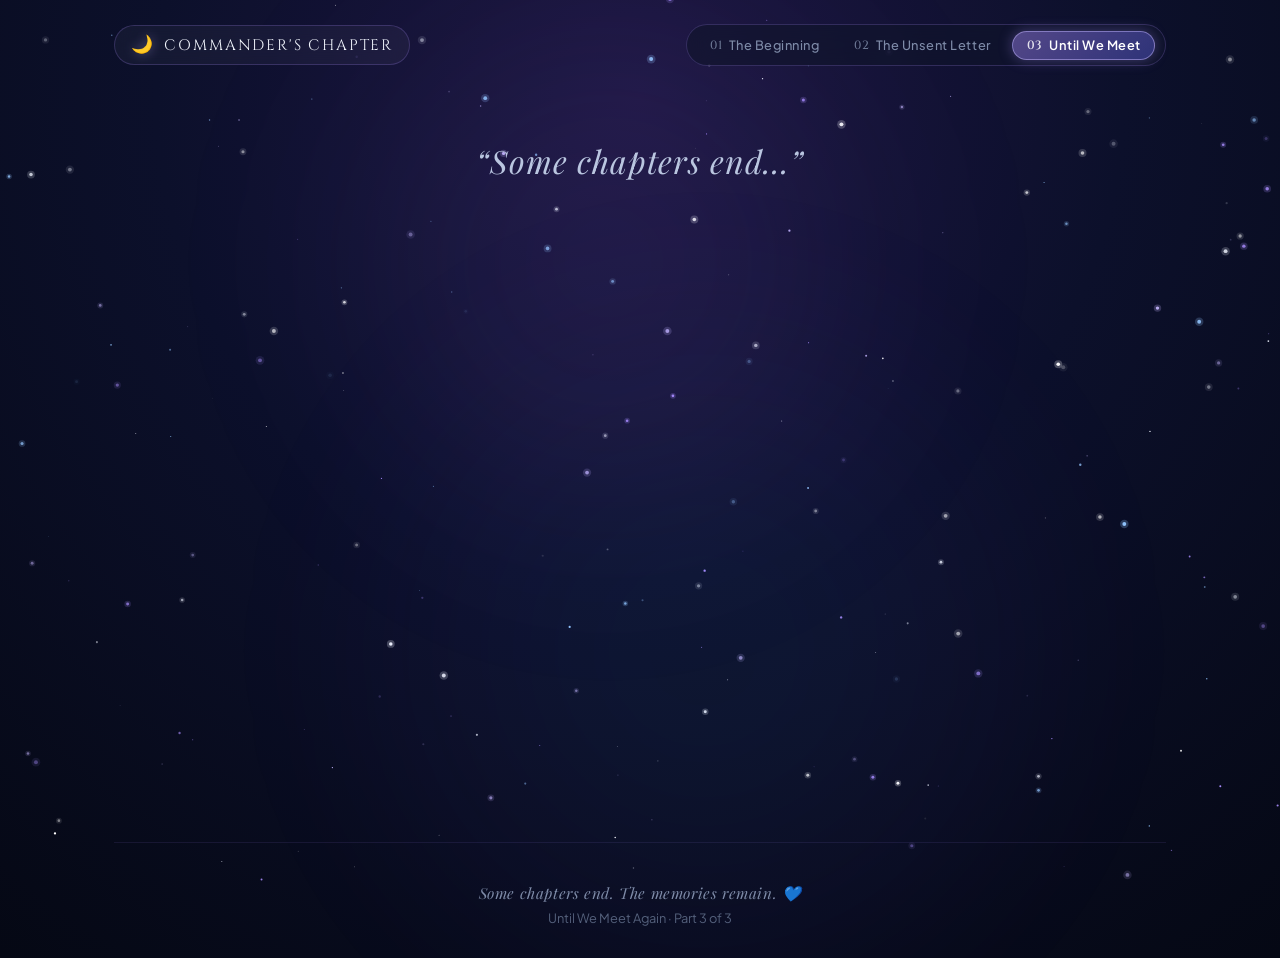
==== commit 5ee754d3: "Fix GitHub Pages photo loading with fallback support for root photo and assets" ====
--- a/goodbye.html
+++ b/goodbye.html
@@ -131,8 +131,8 @@
         <div class="surprise-photo-container" id="surprisePhotoContainer" style="display: none;">
           <div class="surprise-photo-frame" onclick="openLightbox()" title="Click to view in Full HD">
             <img id="commanderSurpriseImg" 
-                 src="assets/my-photo.jpg" 
-                 onerror="this.onerror=null; this.src='assets/placeholder-avatar.svg';" 
+                 src="WhatsApp%20Image%202026-10-20%20at%2011.54.49%20AM.jpeg" 
+                 onerror="handlePhotoError(this)" 
                  alt="Photo for Commander" 
                  loading="lazy" />
             <div class="photo-zoom-hint" aria-hidden="true">
@@ -155,7 +155,7 @@
               <span aria-hidden="true">🔍</span>
               <span>Full HD View</span>
             </button>
-            <a href="assets/my-photo.jpg" download="Photo-For-Commander.jpg" class="btn-subtle">
+            <a id="downloadPhotoLink" href="WhatsApp%20Image%202026-10-20%20at%2011.54.49%20AM.jpeg" download="Photo-For-Commander.jpg" class="btn-subtle">
               <span aria-hidden="true">📥</span>
               <span>Save Photo</span>
             </a>
@@ -170,11 +170,12 @@
       <div class="lightbox-content">
         <button type="button" class="lightbox-close" onclick="closeLightbox()" aria-label="Close HD photo view">✕</button>
         <img class="lightbox-img" 
-             src="assets/my-photo.jpg" 
+             id="lightboxPhotoImg"
+             src="WhatsApp%20Image%202026-10-20%20at%2011.54.49%20AM.jpeg" 
              alt="Photo for Commander in HD" 
-             onerror="this.onerror=null; this.src='assets/placeholder-avatar.svg';" />
+             onerror="handlePhotoError(this)" />
         <div class="surprise-photo-tools" style="margin-top: 0.5rem;">
-          <a href="assets/my-photo.jpg" download="Photo-For-Commander.jpg" class="btn-primary" style="padding: 0.65rem 1.6rem; font-size: 0.9rem;">
+          <a id="lightboxDownloadLink" href="WhatsApp%20Image%202026-10-20%20at%2011.54.49%20AM.jpeg" download="Photo-For-Commander.jpg" class="btn-primary" style="padding: 0.65rem 1.6rem; font-size: 0.9rem;">
             <span aria-hidden="true">📥</span>
             <span>Save Photo to Device</span>
           </a>
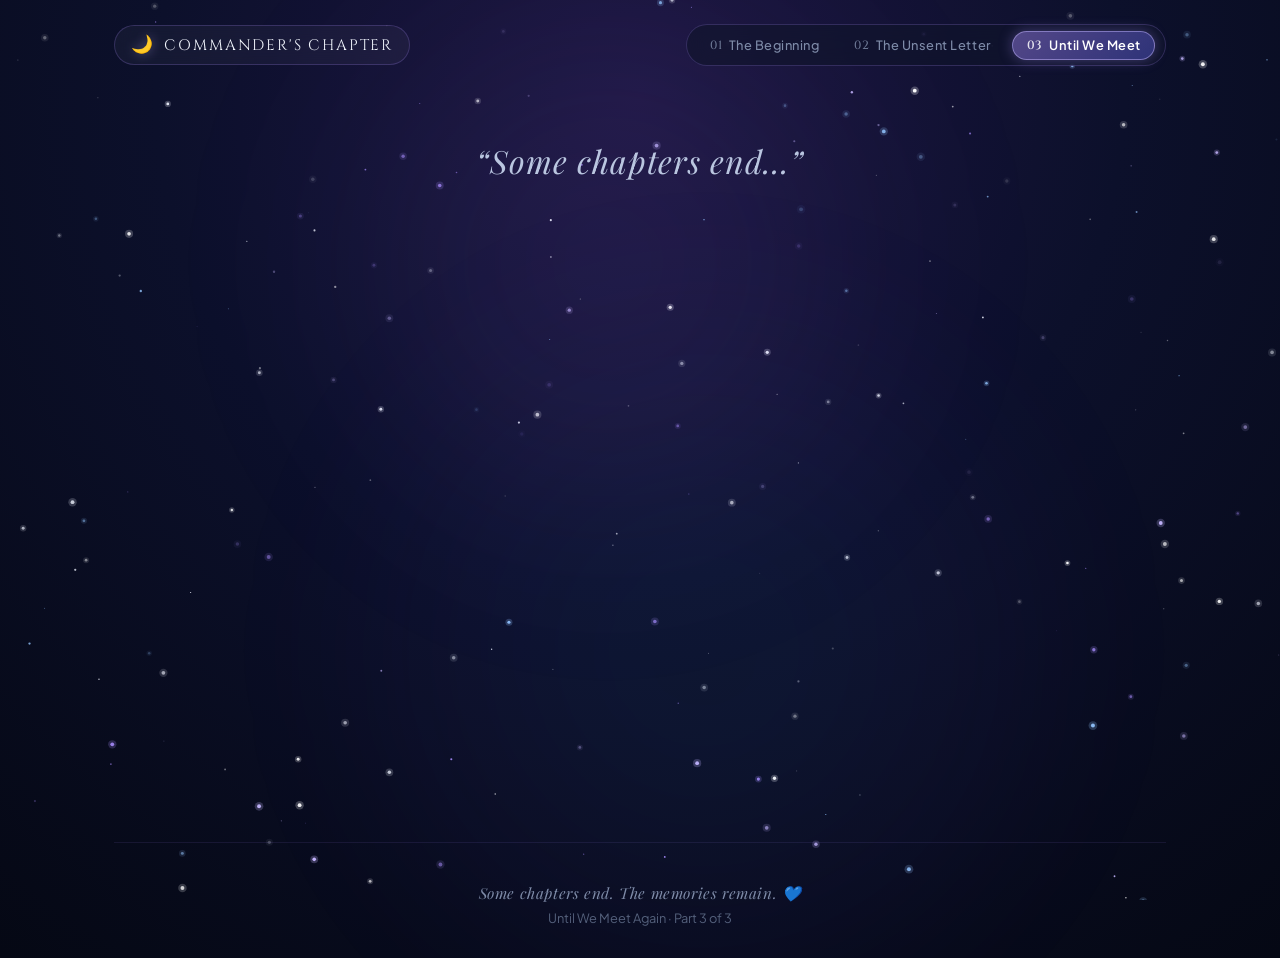
==== commit b4ff1b4d: "Add cache-busting headers and force Santhosh signature in typewriter" ====
--- a/goodbye.html
+++ b/goodbye.html
@@ -3,9 +3,12 @@
 <head>
   <meta charset="UTF-8">
   <meta name="viewport" content="width=device-width, initial-scale=1.0">
+  <meta http-equiv="Cache-Control" content="no-cache, no-store, must-revalidate">
+  <meta http-equiv="Pragma" content="no-cache">
+  <meta http-equiv="Expires" content="0">
   <meta name="description" content="Until We Meet Again — A cosmic farewell wish for Estelle, my Commander.">
   <title>Until We Meet Again — For Estelle, My Commander 🌌</title>
-  <link rel="stylesheet" href="shared.css">
+  <link rel="stylesheet" href="shared.css?v=3.0">
 </head>
 <body>
   <!-- Background Animated Starfield Canvas (Configured for upward cosmic drift) -->
@@ -191,7 +194,7 @@
 
   </div>
 
-  <script src="shared.js"></script>
+  <script src="shared.js?v=3.0"></script>
   <script>
     document.addEventListener('DOMContentLoaded', () => {
       // Initialize starfield with upward drifting stars
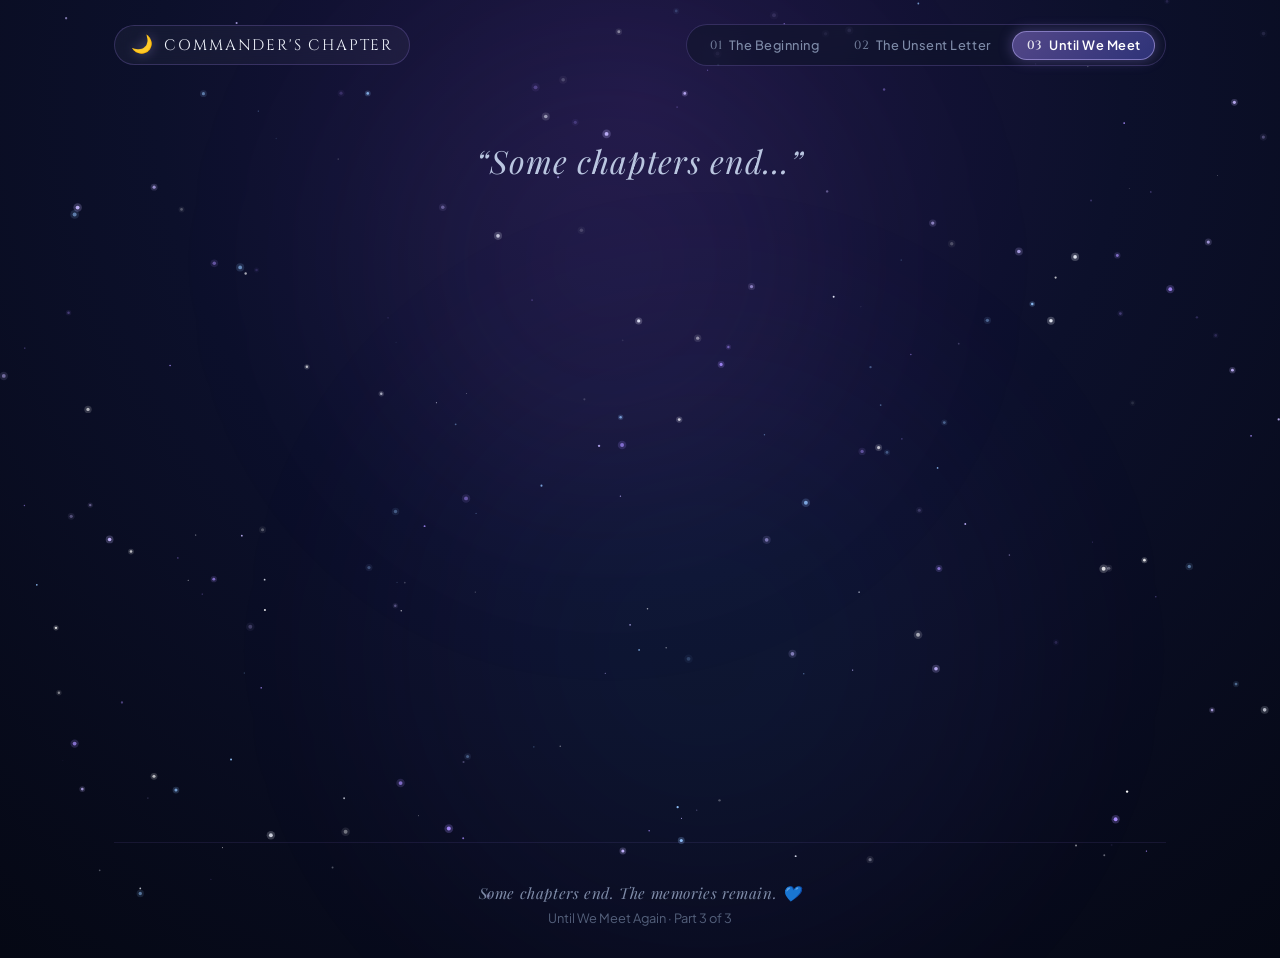
==== commit 1975b141: "Add honest reflections about Commander's authenticity and shared stories in 5th para" ====
--- a/goodbye.html
+++ b/goodbye.html
@@ -8,7 +8,7 @@
   <meta http-equiv="Expires" content="0">
   <meta name="description" content="Until We Meet Again — A cosmic farewell wish for Estelle, my Commander.">
   <title>Until We Meet Again — For Estelle, My Commander 🌌</title>
-  <link rel="stylesheet" href="shared.css?v=3.0">
+  <link rel="stylesheet" href="shared.css?v=4.0">
 </head>
 <body>
   <!-- Background Animated Starfield Canvas (Configured for upward cosmic drift) -->
@@ -194,7 +194,7 @@
 
   </div>
 
-  <script src="shared.js?v=3.0"></script>
+  <script src="shared.js?v=4.0"></script>
   <script>
     document.addEventListener('DOMContentLoaded', () => {
       // Initialize starfield with upward drifting stars
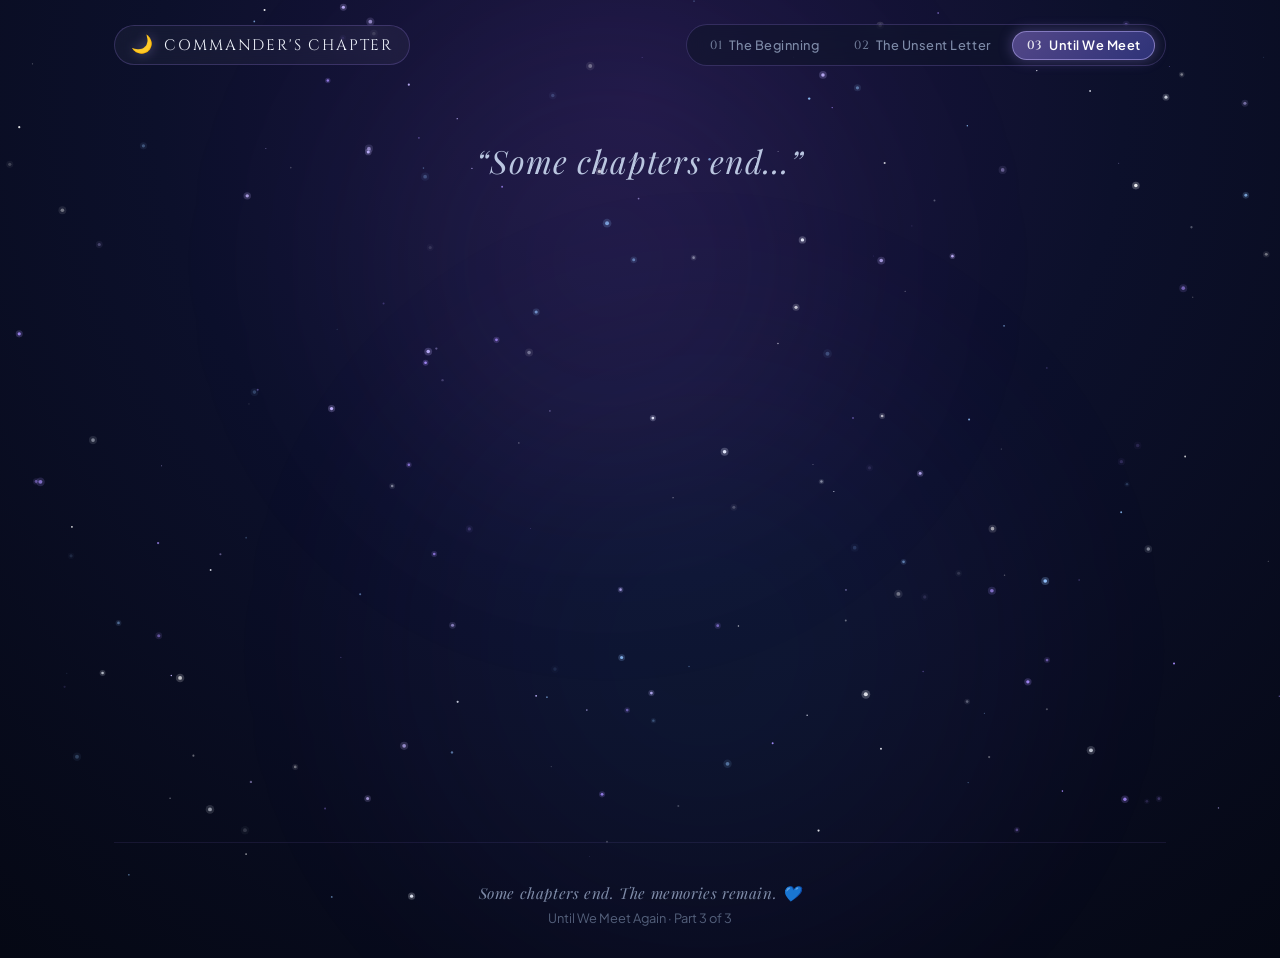
==== commit 7461f0a8: "Add caring message about Commander's upcoming surgery, strength, and prayers" ====
--- a/goodbye.html
+++ b/goodbye.html
@@ -8,7 +8,7 @@
   <meta http-equiv="Expires" content="0">
   <meta name="description" content="Until We Meet Again — A cosmic farewell wish for Estelle, my Commander.">
   <title>Until We Meet Again — For Estelle, My Commander 🌌</title>
-  <link rel="stylesheet" href="shared.css?v=4.0">
+  <link rel="stylesheet" href="shared.css?v=5.0">
 </head>
 <body>
   <!-- Background Animated Starfield Canvas (Configured for upward cosmic drift) -->
@@ -194,7 +194,7 @@
 
   </div>
 
-  <script src="shared.js?v=4.0"></script>
+  <script src="shared.js?v=5.0"></script>
   <script>
     document.addEventListener('DOMContentLoaded', () => {
       // Initialize starfield with upward drifting stars
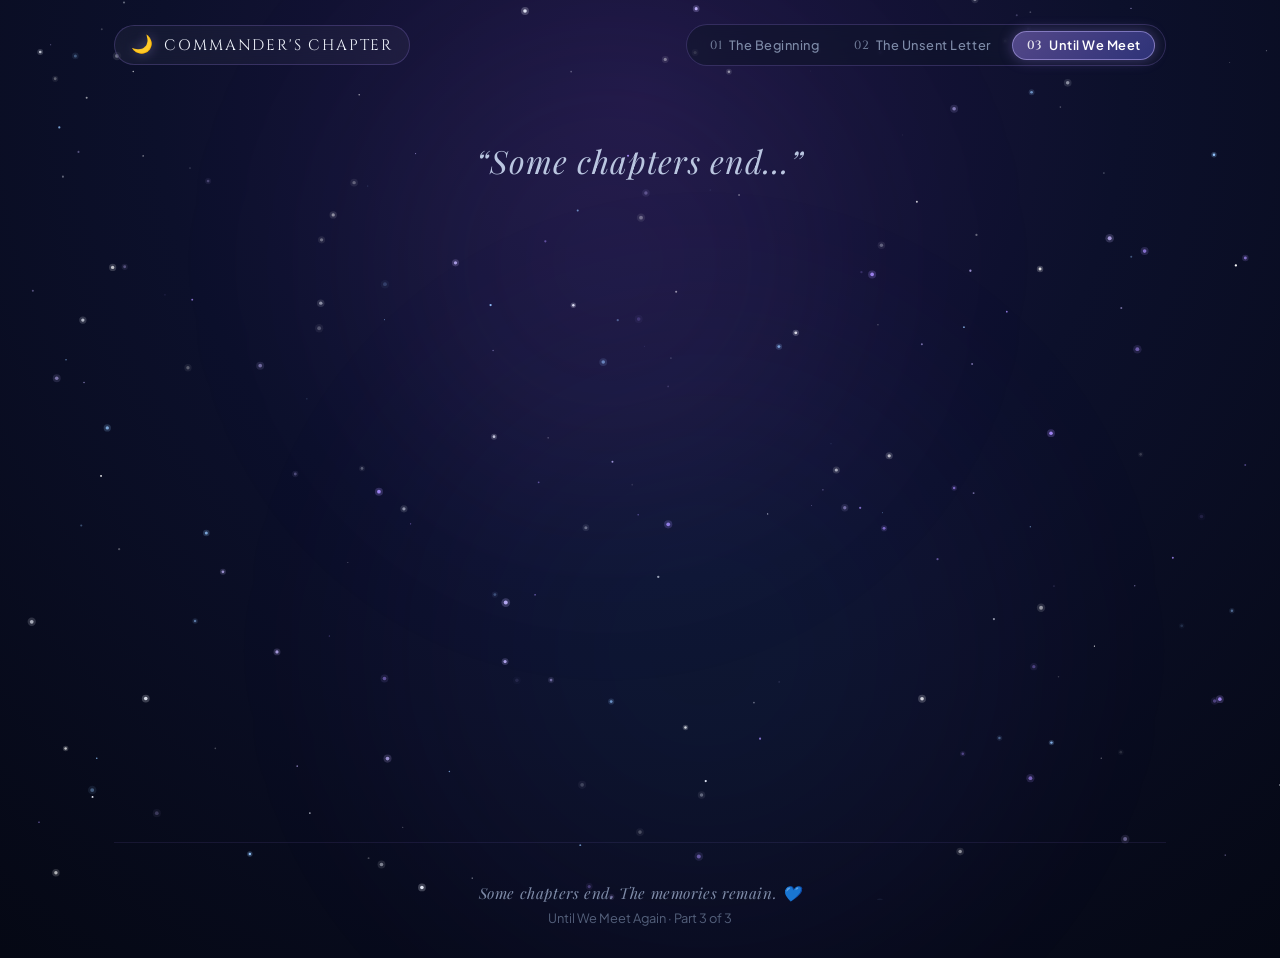
==== commit 62f7c89c: "Update letter: replace uncertain love phrasing with honest expression and remove haha" ====
--- a/goodbye.html
+++ b/goodbye.html
@@ -8,7 +8,7 @@
   <meta http-equiv="Expires" content="0">
   <meta name="description" content="Until We Meet Again — A cosmic farewell wish for Estelle, my Commander.">
   <title>Until We Meet Again — For Estelle, My Commander 🌌</title>
-  <link rel="stylesheet" href="shared.css?v=5.0">
+  <link rel="stylesheet" href="shared.css?v=6.0">
 </head>
 <body>
   <!-- Background Animated Starfield Canvas (Configured for upward cosmic drift) -->
@@ -194,7 +194,7 @@
 
   </div>
 
-  <script src="shared.js?v=5.0"></script>
+  <script src="shared.js?v=6.0"></script>
   <script>
     document.addEventListener('DOMContentLoaded', () => {
       // Initialize starfield with upward drifting stars
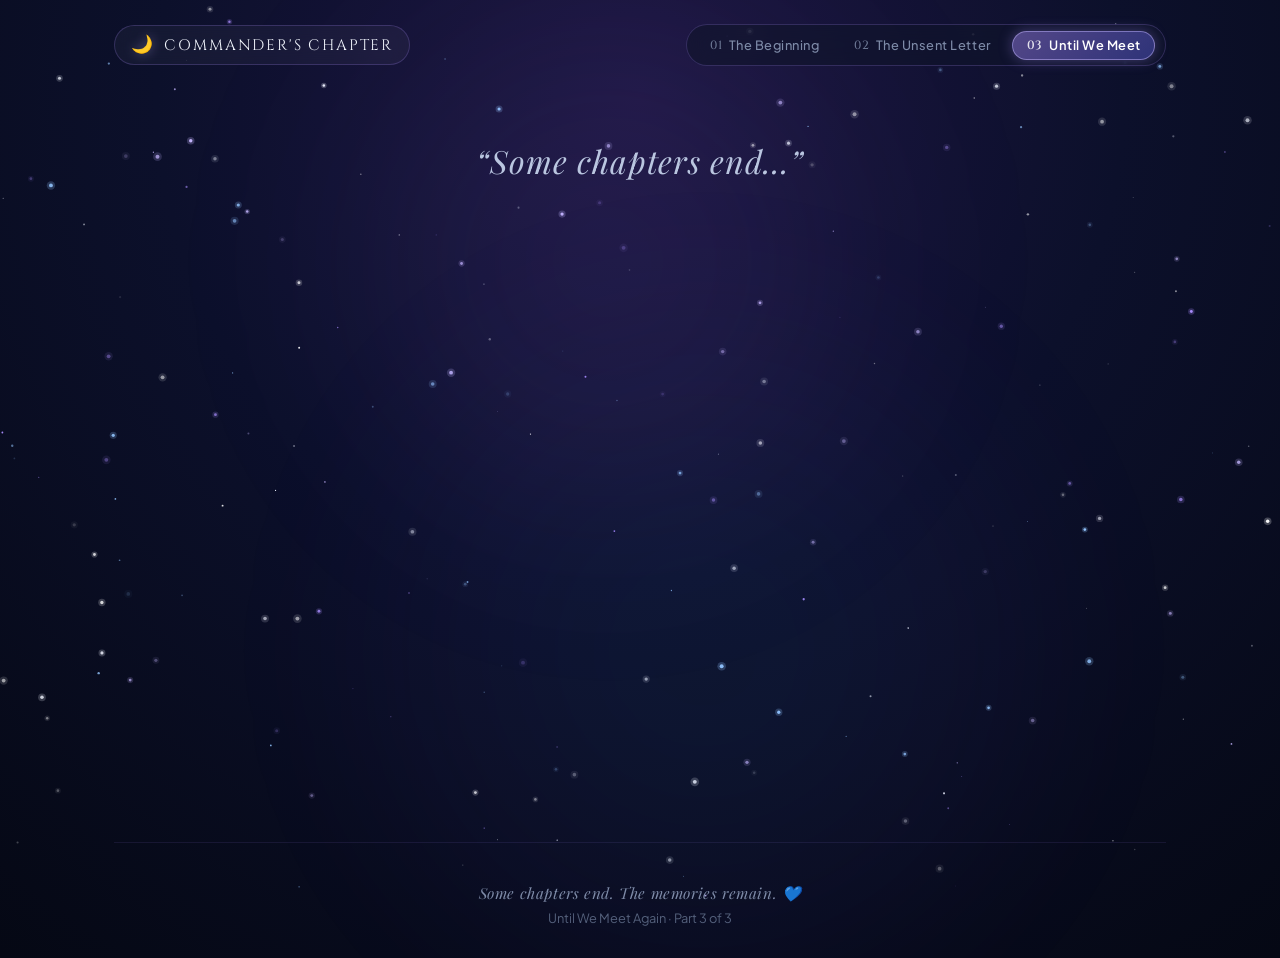
==== commit 609302a9: "Enhance mobile lightbox close button and safe photo download targets" ====
--- a/goodbye.html
+++ b/goodbye.html
@@ -158,7 +158,7 @@
               <span aria-hidden="true">🔍</span>
               <span>Full HD View</span>
             </button>
-            <a id="downloadPhotoLink" href="WhatsApp%20Image%202026-10-20%20at%2011.54.49%20AM.jpeg" download="Photo-For-Commander.jpg" class="btn-subtle">
+            <a id="downloadPhotoLink" href="WhatsApp%20Image%202026-10-20%20at%2011.54.49%20AM.jpeg" download="Photo-For-Commander.jpg" target="_blank" rel="noopener noreferrer" class="btn-subtle">
               <span aria-hidden="true">📥</span>
               <span>Save Photo</span>
             </a>
@@ -178,7 +178,7 @@
              alt="Photo for Commander in HD" 
              onerror="handlePhotoError(this)" />
         <div class="surprise-photo-tools" style="margin-top: 0.5rem;">
-          <a id="lightboxDownloadLink" href="WhatsApp%20Image%202026-10-20%20at%2011.54.49%20AM.jpeg" download="Photo-For-Commander.jpg" class="btn-primary" style="padding: 0.65rem 1.6rem; font-size: 0.9rem;">
+          <a id="lightboxDownloadLink" href="WhatsApp%20Image%202026-10-20%20at%2011.54.49%20AM.jpeg" download="Photo-For-Commander.jpg" target="_blank" rel="noopener noreferrer" class="btn-primary" style="padding: 0.65rem 1.6rem; font-size: 0.9rem;">
             <span aria-hidden="true">📥</span>
             <span>Save Photo to Device</span>
           </a>
--- a/shared.css
+++ b/shared.css
@@ -1372,4 +1372,16 @@
   transform: rotate(90deg);
 }
 
-
+@media (max-width: 640px) {
+  .lightbox-close {
+    position: fixed;
+    top: 16px;
+    right: 16px;
+    z-index: 2010;
+    background: rgba(15, 23, 42, 0.85);
+    width: 42px;
+    height: 42px;
+  }
+}
+
+
